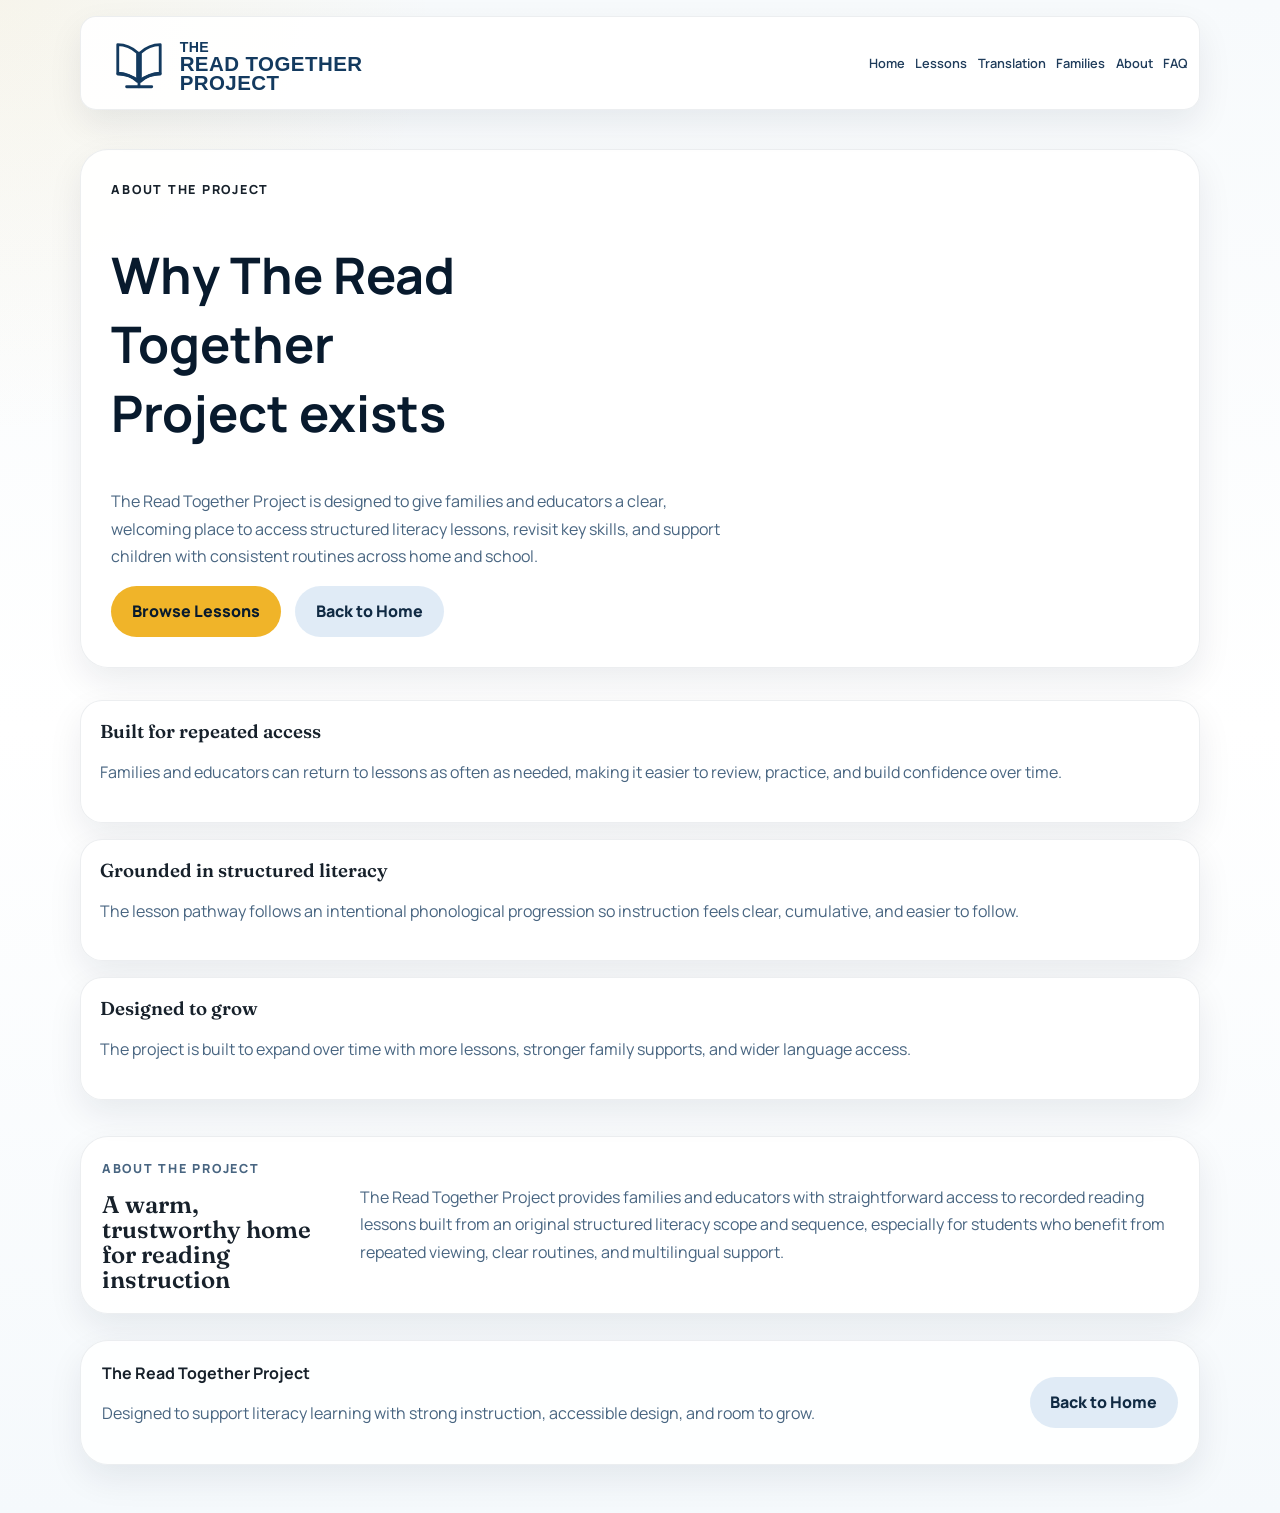
==== about.html @ d6b21179 "Move About section to its own page" ====
<!DOCTYPE html>
<html lang="en">
  <head>
    <meta charset="UTF-8" />
    <meta name="viewport" content="width=device-width, initial-scale=1.0" />
    <title>About | The Read Together Project</title>
    <meta
      name="description"
      content="Learn about The Read Together Project and the purpose behind its structured literacy lesson library."
    />
    <meta name="theme-color" content="#102a43" />
    <meta property="og:title" content="About | The Read Together Project" />
    <meta
      property="og:description"
      content="Learn about the purpose and approach behind The Read Together Project."
    />
    <meta property="og:type" content="website" />
    <meta property="og:image" content="assets/read-together-logo.svg" />
    <meta name="twitter:card" content="summary_large_image" />
    <meta name="twitter:title" content="About | The Read Together Project" />
    <meta
      name="twitter:description"
      content="Learn about the purpose and approach behind The Read Together Project."
    />
    <meta name="twitter:image" content="assets/read-together-logo.svg" />
    <link rel="icon" type="image/svg+xml" href="assets/read-together-mark.svg" />
    <link rel="preconnect" href="https://fonts.googleapis.com" />
    <link rel="preconnect" href="https://fonts.gstatic.com" crossorigin />
    <link
      href="https://fonts.googleapis.com/css2?family=Fraunces:wght@500;600;700&family=Manrope:wght@400;500;600;700;800&display=swap"
      rel="stylesheet"
    />
    <link rel="stylesheet" href="styles.css" />
  </head>
  <body>
    <div class="site-shell">
      <header class="topbar">
        <a class="brand" href="index.html#home" aria-label="The Read Together Project home">
          <img class="brand-logo" src="assets/read-together-logo.svg" alt="The Read Together Project logo" />
        </a>

        <button class="menu-toggle" aria-expanded="false" aria-controls="site-nav">
          Menu
        </button>

        <nav id="site-nav" class="site-nav">
          <a href="index.html#home" data-i18n="navHome">Home</a>
          <a href="lessons.html" data-i18n="navLessons">Lessons</a>
          <a href="index.html#translation" data-i18n="navTranslation">Translation</a>
          <a href="index.html#families" data-i18n="navFamilies">Families</a>
          <a href="#about" data-i18n="navAbout">About</a>
          <a href="index.html#faq" data-i18n="navFaq">FAQ</a>
        </nav>
      </header>

      <main id="about">
        <section class="page-intro section">
          <div class="page-intro-card">
            <p class="eyebrow" data-i18n="aboutEyebrow">About the project</p>
            <h1 data-i18n="aboutPageTitle">Why The Read Together Project exists</h1>
            <p class="section-intro" data-i18n="aboutPageIntro">
              The Read Together Project is designed to give families and educators a clear, welcoming
              place to access structured literacy lessons, revisit key skills, and support children
              with consistent routines across home and school.
            </p>
            <div class="page-intro-actions">
              <a class="button button-primary" href="lessons.html" data-i18n="browseLessons">Browse Lessons</a>
              <a class="button button-secondary" href="index.html" data-i18n="backHome">Back to Home</a>
            </div>
          </div>
        </section>

        <section class="section">
          <div class="translation-layout">
            <article class="panel-card">
              <h3 data-i18n="aboutCardOneTitle">Built for repeated access</h3>
              <p data-i18n="aboutCardOneText">
                Families and educators can return to lessons as often as needed, making it easier to
                review, practice, and build confidence over time.
              </p>
            </article>
            <article class="panel-card">
              <h3 data-i18n="aboutCardTwoTitle">Grounded in structured literacy</h3>
              <p data-i18n="aboutCardTwoText">
                The lesson pathway follows an intentional phonological progression so instruction feels
                clear, cumulative, and easier to follow.
              </p>
            </article>
            <article class="panel-card">
              <h3 data-i18n="aboutCardThreeTitle">Designed to grow</h3>
              <p data-i18n="aboutCardThreeText">
                The project is built to expand over time with more lessons, stronger family supports,
                and wider language access.
              </p>
            </article>
          </div>
        </section>

        <section class="section about-section">
          <div>
            <p class="eyebrow" data-i18n="aboutEyebrow">About the project</p>
            <h2 data-i18n="aboutTitle">A warm, trustworthy home for reading instruction</h2>
          </div>
          <p data-i18n="aboutText">
            The Read Together Project provides families and educators with straightforward access to
            recorded reading lessons built from an original structured literacy scope and sequence,
            especially for students who benefit from repeated viewing, clear routines, and
            multilingual support.
          </p>
        </section>
      </main>

      <footer class="footer">
        <div>
          <strong>The Read Together Project</strong>
          <p data-i18n="footerText">
            Designed to support literacy learning with strong instruction, accessible design, and
            room to grow.
          </p>
        </div>
        <a class="button button-secondary" href="index.html" data-i18n="backHome">Back to Home</a>
      </footer>
    </div>

    <script src="script.js"></script>
  </body>
</html>
---- styles.css ----
:root {
  --navy-950: #081a2d;
  --navy-900: #102a43;
  --navy-800: #1f3c5b;
  --navy-700: #31577c;
  --sky-200: #d9e7f5;
  --sky-100: #eef4fb;
  --gold-400: #f0b429;
  --gold-300: #f7c85b;
  --ink-900: #17212b;
  --ink-700: #486581;
  --surface: #f8fbff;
  --white: #ffffff;
  --shadow: 0 14px 34px rgba(8, 26, 45, 0.08);
  --radius-xl: 28px;
  --radius-lg: 20px;
  --radius-md: 14px;
  --max-width: 1120px;
}

*,
*::before,
*::after {
  box-sizing: border-box;
}

html {
  scroll-behavior: smooth;
}

body {
  margin: 0;
  font-family: "Manrope", sans-serif;
  color: var(--ink-900);
  background:
    radial-gradient(circle at top left, rgba(240, 180, 41, 0.08), transparent 22%),
    linear-gradient(180deg, #f7fafc 0%, #ffffff 48%, #f5f9fc 100%);
}

a {
  color: inherit;
  text-decoration: none;
}

.site-shell {
  width: min(calc(100% - 2rem), var(--max-width));
  margin: 0 auto;
  padding: 1rem 0 3rem;
}

.topbar {
  position: sticky;
  top: 0.5rem;
  z-index: 20;
  display: flex;
  align-items: center;
  justify-content: space-between;
  gap: 1rem;
  padding: 0.45rem 0.75rem;
  margin-bottom: 0.45rem;
  background: rgba(255, 255, 255, 0.9);
  border: 1px solid rgba(16, 42, 67, 0.08);
  border-radius: 16px;
  box-shadow: var(--shadow);
  transition: transform 220ms ease, opacity 220ms ease, box-shadow 220ms ease;
}

.topbar.is-hidden {
  opacity: 0;
  transform: translateY(calc(-100% - 0.75rem));
}

.brand {
  display: flex;
  align-items: center;
  flex: 0 0 auto;
  gap: 0.5rem;
}

.brand-logo {
  width: clamp(196px, 24vw, 290px);
  height: auto;
  display: block;
}

.site-nav {
  display: flex;
  align-items: center;
  justify-content: flex-end;
  flex: 1 1 auto;
  gap: 0.65rem;
  font-weight: 600;
  color: var(--navy-800);
  font-size: 0.8rem;
}

.site-nav a:hover,
.site-nav a:focus-visible {
  color: var(--navy-950);
}

.menu-toggle {
  display: none;
  padding: 0.7rem 1rem;
  font: inherit;
  font-weight: 700;
  color: var(--navy-900);
  background: var(--sky-100);
  border: 0;
  border-radius: 999px;
}

.hero {
  padding: 0.3rem 0 1rem;
}

.page-intro {
  padding-top: 0.35rem;
}

.page-intro-card {
  padding: clamp(1.2rem, 2.8vw, 1.9rem);
  background: rgba(255, 255, 255, 0.9);
  border: 1px solid rgba(16, 42, 67, 0.08);
  border-radius: 28px;
  box-shadow: var(--shadow);
}

.page-intro-card h1 {
  max-width: 12ch;
  color: var(--navy-950);
  font-size: clamp(1.9rem, 4.2vw, 3.15rem);
}

.page-intro-actions {
  display: flex;
  flex-wrap: wrap;
  gap: 0.9rem;
  margin-top: 1rem;
}

.page-intro-meta {
  display: grid;
  grid-template-columns: minmax(0, 1fr) minmax(220px, 280px);
  gap: 1rem;
  align-items: end;
  margin-top: 0.9rem;
}

.page-language-picker {
  display: grid;
  gap: 0.45rem;
  font-weight: 700;
  color: var(--navy-800);
}

.hero-copy,
.panel-card,
.trust-strip article,
.family-card,
.about-section,
.footer {
  border: 1px solid rgba(16, 42, 67, 0.08);
  box-shadow: var(--shadow);
}

.hero-copy {
  max-width: 100%;
  padding: clamp(1.1rem, 2.6vw, 1.7rem);
  background:
    linear-gradient(145deg, rgba(16, 42, 67, 0.98), rgba(31, 60, 91, 0.94)),
    var(--navy-900);
  color: var(--white);
  border-radius: 30px;
  overflow: hidden;
}

.hero-top {
  display: grid;
  grid-template-columns: minmax(0, 1.12fr) minmax(260px, 0.88fr);
  gap: 1.15rem;
  align-items: stretch;
}

.hero-main {
  min-width: 0;
  padding-right: 0.35rem;
}

.eyebrow {
  margin: 0 0 0.8rem;
  letter-spacing: 0.14em;
  text-transform: uppercase;
  font-size: 0.78rem;
  font-weight: 800;
}

.hero-copy .eyebrow {
  color: var(--gold-300);
}

.hero h1,
.section h2,
.about-section h2 {
  margin: 0;
  font-family: "Fraunces", serif;
  font-weight: 600;
  line-height: 1.05;
}

.hero h1 {
  max-width: 11ch;
  font-size: clamp(1.5rem, 2.6vw, 2.35rem);
  line-height: 1.02;
}

.hero-text {
  max-width: 60ch;
  margin: 0.75rem 0 0;
  font-size: 0.9rem;
  line-height: 1.45;
  color: rgba(255, 255, 255, 0.88);
}

.hero-actions {
  display: flex;
  flex-wrap: wrap;
  gap: 0.9rem;
  margin-top: 1rem;
}

.hero-video-card {
  display: flex;
  align-items: stretch;
}

.hero-video-frame {
  position: relative;
  display: grid;
  align-content: end;
  min-height: 360px;
  padding: 0.9rem;
  background:
    linear-gradient(180deg, rgba(4, 15, 27, 0.08), rgba(4, 15, 27, 0.38)),
    linear-gradient(145deg, rgba(49, 87, 124, 0.94), rgba(16, 42, 67, 0.96));
  border: 1px solid rgba(255, 255, 255, 0.12);
  border-radius: 24px;
  overflow: hidden;
}

.hero-video-frame::before {
  content: "";
  position: absolute;
  inset: 1rem 1rem auto auto;
  width: 72px;
  height: 6px;
  border-radius: 999px;
  background: rgba(255, 255, 255, 0.16);
  box-shadow:
    -88px 0 0 rgba(255, 255, 255, 0.16),
    -176px 0 0 rgba(255, 255, 255, 0.16);
}

.hero-video-play {
  position: absolute;
  top: 50%;
  left: 50%;
  width: 74px;
  height: 74px;
  transform: translate(-50%, -50%);
  border-radius: 999px;
  background: rgba(255, 255, 255, 0.15);
  border: 1px solid rgba(255, 255, 255, 0.24);
  backdrop-filter: blur(4px);
}

.hero-video-play::before {
  content: "";
  position: absolute;
  top: 50%;
  left: 54%;
  transform: translate(-50%, -50%);
  width: 0;
  height: 0;
  border-top: 12px solid transparent;
  border-bottom: 12px solid transparent;
  border-left: 18px solid var(--white);
}

.hero-video-caption {
  position: relative;
  display: grid;
  gap: 0.45rem;
  margin-top: auto;
  padding: 0.9rem;
  background: rgba(8, 26, 45, 0.52);
  border: 1px solid rgba(255, 255, 255, 0.12);
  border-radius: 18px;
}

.hero-video-caption h2 {
  font-size: clamp(1.2rem, 2vw, 1.55rem);
  color: var(--white);
}

.hero-video-caption p {
  margin: 0;
  line-height: 1.55;
  color: rgba(255, 255, 255, 0.84);
}

.hero-note {
  display: grid;
  grid-template-columns: minmax(0, 1.4fr) minmax(240px, 0.8fr);
  gap: 0.85rem;
  margin-top: 0.85rem;
  padding: 0.65rem 0.75rem;
  background: rgba(255, 255, 255, 0.08);
  border: 1px solid rgba(255, 255, 255, 0.1);
  border-radius: 22px;
}

.hero-note-title {
  margin: 0;
  font-family: "Fraunces", serif;
  font-size: 0.9rem;
  color: var(--white);
}

.hero-note-text,
.hero-note-unit {
  margin: 0.35rem 0 0;
  line-height: 1.4;
  font-size: 0.88rem;
  color: rgba(255, 255, 255, 0.82);
}

.hero-language {
  display: grid;
  align-content: start;
  gap: 0.6rem;
}

.button {
  display: inline-flex;
  align-items: center;
  justify-content: center;
  min-height: 3rem;
  padding: 0.9rem 1.3rem;
  border-radius: 999px;
  font-weight: 800;
  transition: transform 160ms ease, box-shadow 160ms ease, background 160ms ease;
}

.button:hover,
.button:focus-visible {
  transform: translateY(-1px);
}

.button-primary {
  color: var(--navy-950);
  background: var(--gold-400);
}

.button-secondary {
  color: var(--navy-900);
  background: rgba(217, 231, 245, 0.82);
}

.hero-stats {
  display: grid;
  grid-template-columns: repeat(3, minmax(0, 1fr));
  gap: 0.6rem;
  margin: 0.75rem 0 0;
}

.hero-stats div {
  padding: 0.5rem 0.6rem;
  background: rgba(255, 255, 255, 0.08);
  border: 1px solid rgba(255, 255, 255, 0.08);
  border-radius: 16px;
}

.hero-stats dt {
  font-size: 1rem;
  font-weight: 800;
}

.hero-stats dd {
  font-size: 0.8rem;
}

.hero-stats dd {
  margin: 0.3rem 0 0;
  color: rgba(255, 255, 255, 0.8);
}

.panel-card {
  padding: 1.2rem;
  background: rgba(255, 255, 255, 0.92);
  border-radius: 22px;
}

.panel-label {
  margin: 0 0 0.65rem;
  color: var(--navy-700);
  font-size: 0.84rem;
  font-weight: 800;
  text-transform: uppercase;
  letter-spacing: 0.12em;
}

.panel-card h2,
.panel-card h3,
.family-card h3 {
  margin: 0;
  font-family: "Fraunces", serif;
  font-weight: 600;
}

.panel-card p,
.family-card p,
.about-section p,
.footer p {
  line-height: 1.7;
  color: var(--ink-700);
}

.feature-list {
  display: grid;
  gap: 0.65rem;
  padding: 0;
  margin: 1rem 0 0;
  list-style: none;
}

.feature-list li::before {
  content: "";
  display: inline-block;
  width: 0.7rem;
  height: 0.7rem;
  margin-right: 0.65rem;
  background: var(--gold-400);
  border-radius: 999px;
}

.translator-head {
  display: flex;
  align-items: center;
  justify-content: space-between;
  gap: 1rem;
}

select {
  width: 100%;
  max-width: 220px;
  padding: 0.8rem 1rem;
  font: inherit;
  font-weight: 600;
  color: var(--navy-900);
  background: var(--white);
  border: 1px solid rgba(16, 42, 67, 0.15);
  border-radius: 14px;
}

.trust-strip {
  display: grid;
  grid-template-columns: repeat(3, minmax(0, 1fr));
  gap: 1rem;
  margin: 0 0 0.5rem;
}

.trust-strip article,
.family-card {
  padding: 1.2rem;
  background: rgba(255, 255, 255, 0.86);
  border-radius: var(--radius-lg);
}

.trust-strip h2,
.family-card h3 {
  font-size: 1.25rem;
}

.section {
  padding: 2rem 0 0;
}

.section-heading {
  display: flex;
  align-items: end;
  justify-content: space-between;
  gap: 1rem;
  margin-bottom: 1.4rem;
}

.section-heading h2 {
  max-width: 18ch;
  font-size: clamp(1.65rem, 3.6vw, 2.5rem);
  color: var(--navy-950);
}

.section-intro {
  max-width: 62ch;
  margin: 0.8rem 0 0;
  line-height: 1.7;
  color: var(--ink-700);
}

.filter-bar label {
  display: flex;
  flex-direction: column;
  gap: 0.45rem;
  font-weight: 700;
  color: var(--navy-800);
}

.unit-grid,
.lesson-grid,
.roadmap-grid,
.translation-layout,
.family-grid,
.faq-grid,
.coming-grid {
  display: grid;
  gap: 1rem;
}

.unit-grid {
  grid-template-columns: repeat(3, minmax(0, 1fr));
  margin-bottom: 1rem;
}

.lesson-grid {
  grid-template-columns: repeat(2, minmax(0, 1fr));
}

.roadmap-grid,
.faq-grid,
.coming-grid {
  grid-template-columns: repeat(3, minmax(0, 1fr));
}

.unit-card {
  padding: 1.2rem;
  background: rgba(255, 255, 255, 0.88);
  border: 1px solid rgba(16, 42, 67, 0.08);
  border-radius: 24px;
  box-shadow: var(--shadow);
}

.unit-card h3 {
  margin: 0;
  font-size: 1.2rem;
  font-family: "Fraunces", serif;
}

.unit-card p {
  margin: 0.7rem 0 0;
  line-height: 1.65;
  color: var(--ink-700);
}

.roadmap-card {
  padding: 1.15rem;
  border-radius: 20px;
  border: 1px solid rgba(16, 42, 67, 0.08);
  box-shadow: var(--shadow);
}

.roadmap-card-live {
  background: linear-gradient(160deg, rgba(16, 42, 67, 0.98), rgba(49, 87, 124, 0.94));
  color: var(--white);
}

.roadmap-card-live p,
.roadmap-card-live .panel-label {
  color: rgba(255, 255, 255, 0.84);
}

.roadmap-card-coming {
  background: rgba(255, 255, 255, 0.88);
}

.lesson-browser {
  display: grid;
  grid-template-columns: minmax(0, 1.35fr) minmax(300px, 0.85fr);
  gap: 1rem;
}

.coming-grid {
  grid-template-columns: repeat(2, minmax(0, 1fr));
}

.coming-card {
  padding: 1.15rem;
  background: rgba(255, 255, 255, 0.88);
  border: 1px solid rgba(16, 42, 67, 0.08);
  border-radius: 24px;
  box-shadow: var(--shadow);
}

.coming-card h3 {
  margin: 0.9rem 0 0;
  font-family: "Fraunces", serif;
  font-size: 1.35rem;
}

.coming-card p {
  line-height: 1.7;
  color: var(--ink-700);
}

.coming-list {
  display: grid;
  gap: 0.6rem;
  padding-left: 1.1rem;
  margin: 1rem 0 0;
  color: var(--navy-800);
  font-weight: 600;
}

.lesson-card {
  display: grid;
  gap: 0.9rem;
  padding: 1rem;
  background: rgba(255, 255, 255, 0.88);
  border: 1px solid rgba(16, 42, 67, 0.08);
  border-radius: 18px;
  box-shadow: var(--shadow);
}

.lesson-button {
  padding: 0;
  font: inherit;
  text-align: left;
  color: inherit;
  background: none;
  border: 0;
  cursor: pointer;
}

.lesson-button:hover .lesson-card,
.lesson-button:focus-visible .lesson-card {
  transform: translateY(-2px);
  border-color: rgba(16, 42, 67, 0.22);
}

.lesson-card-top {
  display: flex;
  align-items: start;
  justify-content: space-between;
  gap: 1rem;
}

.lesson-card h3 {
  margin: 0;
  font-size: 1.3rem;
  font-family: "Fraunces", serif;
}

.badge {
  padding: 0.4rem 0.7rem;
  font-size: 0.75rem;
  font-weight: 800;
  color: var(--navy-900);
  background: var(--sky-200);
  border-radius: 999px;
}

.lesson-meta {
  display: flex;
  flex-wrap: wrap;
  gap: 0.5rem;
}

.meta-chip {
  padding: 0.45rem 0.7rem;
  font-size: 0.82rem;
  font-weight: 700;
  color: var(--navy-800);
  background: var(--sky-100);
  border-radius: 999px;
}

.lesson-card p {
  margin: 0;
  line-height: 1.65;
  color: var(--ink-700);
}

.lesson-card a {
  font-weight: 800;
  color: var(--navy-900);
}

.lesson-detail {
  position: sticky;
  top: 1rem;
  align-self: start;
}

.lesson-detail h3 {
  margin: 0;
  font-family: "Fraunces", serif;
  font-size: 1.7rem;
}

.lesson-detail p {
  color: var(--ink-700);
  line-height: 1.7;
}

.detail-meta,
.detail-list {
  display: grid;
  gap: 0.75rem;
}

.detail-item strong {
  display: block;
  margin-bottom: 0.2rem;
  color: var(--navy-900);
}

.section-highlight .translation-layout {
  grid-template-columns: repeat(3, minmax(0, 1fr));
}

.family-grid {
  grid-template-columns: repeat(3, minmax(0, 1fr));
}

.about-section,
.footer {
  display: flex;
  align-items: center;
  justify-content: space-between;
  gap: 1.5rem;
  padding: 1.3rem;
  margin-top: 2.25rem;
  background: rgba(255, 255, 255, 0.88);
  border-radius: 28px;
}

.footer {
  margin-top: 1.6rem;
}

@media (max-width: 980px) {
  .hero,
  .trust-strip,
  .unit-grid,
  .roadmap-grid,
  .lesson-grid,
  .section-highlight .translation-layout,
  .family-grid,
  .faq-grid,
  .coming-grid,
  .about-section,
  .footer {
    grid-template-columns: 1fr;
  }

  .hero {
    padding-top: 0.25rem;
  }

  .lesson-browser {
    grid-template-columns: 1fr;
  }

  .page-intro-meta {
    grid-template-columns: 1fr;
  }

  .lesson-detail {
    position: static;
  }

  .section-heading {
    align-items: start;
    flex-direction: column;
  }

  .hero-stats {
    grid-template-columns: 1fr;
  }

  .hero-note {
    grid-template-columns: 1fr;
  }
}

@media (max-width: 760px) {
  .site-shell {
    width: min(calc(100% - 1rem), var(--max-width));
    padding-top: 0.75rem;
  }

  .topbar {
    flex-wrap: wrap;
    border-radius: 14px;
  }

  .brand {
    width: 100%;
    align-items: center;
  }

  .brand-logo {
    width: min(220px, 58vw);
  }

  .menu-toggle {
    display: inline-flex;
  }

  .site-nav {
    display: none;
    width: 100%;
    flex-direction: column;
    align-items: start;
    padding-top: 0.5rem;
  }

  .site-nav.open {
    display: flex;
  }

  .translator-head {
    flex-direction: column;
    align-items: start;
  }

  select {
    max-width: none;
  }

  .hero-copy {
    padding: 1rem;
    border-radius: 22px;
  }

  .hero-top {
    grid-template-columns: 1fr;
  }

  .hero h1 {
    font-size: clamp(1.4rem, 7vw, 1.95rem);
  }

  .hero-video-frame {
    min-height: 300px;
  }
}
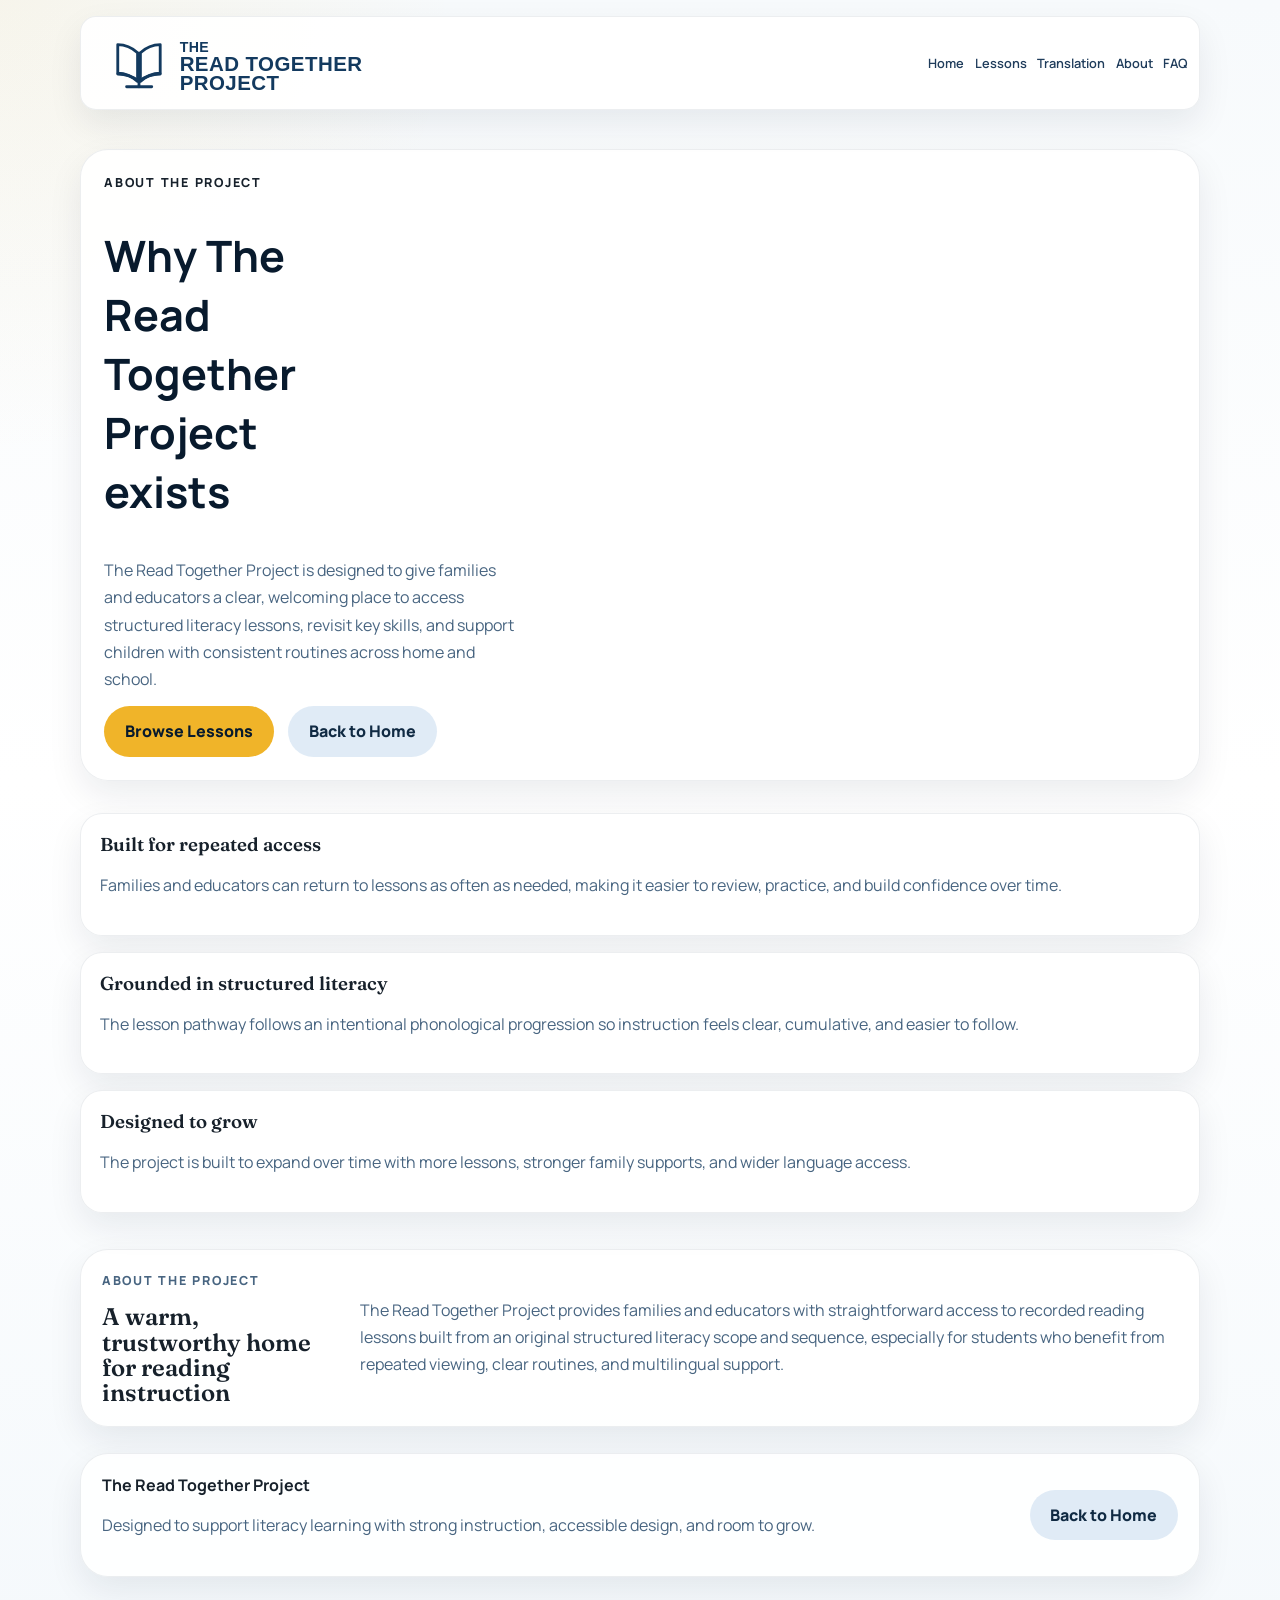
==== commit c4aae01c: "remove families top nav" ====
--- a/about.html
+++ b/about.html
@@ -47,7 +47,6 @@
           <a href="index.html#home" data-i18n="navHome">Home</a>
           <a href="lessons.html" data-i18n="navLessons">Lessons</a>
           <a href="index.html#translation" data-i18n="navTranslation">Translation</a>
-          <a href="index.html#families" data-i18n="navFamilies">Families</a>
           <a href="#about" data-i18n="navAbout">About</a>
           <a href="index.html#faq" data-i18n="navFaq">FAQ</a>
         </nav>
--- a/styles.css
+++ b/styles.css
@@ -62,12 +62,6 @@
   border: 1px solid rgba(16, 42, 67, 0.08);
   border-radius: 16px;
   box-shadow: var(--shadow);
-  transition: transform 220ms ease, opacity 220ms ease, box-shadow 220ms ease;
-}
-
-.topbar.is-hidden {
-  opacity: 0;
-  transform: translateY(calc(-100% - 0.75rem));
 }
 
 .brand {
@@ -119,32 +113,108 @@
 }
 
 .page-intro-card {
-  padding: clamp(1.2rem, 2.8vw, 1.9rem);
+  padding: clamp(1.05rem, 2.2vw, 1.45rem);
   background: rgba(255, 255, 255, 0.9);
   border: 1px solid rgba(16, 42, 67, 0.08);
   border-radius: 28px;
   box-shadow: var(--shadow);
 }
 
+body[data-page="lessons-hub"] .page-intro-card {
+  padding: 1rem 1.15rem;
+  background:
+    linear-gradient(145deg, rgba(16, 42, 67, 0.98), rgba(31, 60, 91, 0.94)),
+    var(--navy-900);
+  color: var(--white);
+  border-radius: 30px;
+  border-color: rgba(255, 255, 255, 0.08);
+}
+
+body[data-unit-page] .page-intro-card {
+  padding: 0.8rem 1rem;
+  background:
+    linear-gradient(145deg, rgba(16, 42, 67, 0.98), rgba(31, 60, 91, 0.94)),
+    var(--navy-900);
+  color: var(--white);
+  border-radius: 30px;
+  border-color: rgba(255, 255, 255, 0.08);
+}
+
+.page-intro-layout {
+  display: grid;
+  grid-template-columns: minmax(0, 1.1fr) minmax(260px, 340px);
+  gap: 1rem 1.25rem;
+  align-items: start;
+}
+
+body[data-page="lessons-hub"] .page-intro-layout {
+  grid-template-columns: minmax(0, 1.2fr) minmax(240px, 300px);
+  gap: 0.85rem 1rem;
+  align-items: center;
+}
+
+body[data-unit-page] .page-intro-layout {
+  grid-template-columns: minmax(0, 1.18fr) minmax(240px, 300px);
+  gap: 0.65rem 0.9rem;
+  align-items: center;
+}
+
 .page-intro-card h1 {
-  max-width: 12ch;
+  max-width: 9ch;
   color: var(--navy-950);
-  font-size: clamp(1.9rem, 4.2vw, 3.15rem);
+  font-size: clamp(1.75rem, 3.4vw, 2.7rem);
+}
+
+body[data-page="lessons-hub"] .page-intro-card h1 {
+  max-width: 11ch;
+  color: var(--white);
+  font-size: clamp(1.55rem, 2.5vw, 2.2rem);
+  line-height: 1.05;
+}
+
+body[data-unit-page] .page-intro-card h1 {
+  max-width: 14ch;
+  color: var(--white);
+  font-size: clamp(1.35rem, 2vw, 1.8rem);
+  line-height: 1.05;
 }
 
 .page-intro-actions {
   display: flex;
   flex-wrap: wrap;
   gap: 0.9rem;
-  margin-top: 1rem;
+  margin-top: 0.8rem;
+}
+
+body[data-page="lessons-hub"] .page-intro-actions {
+  margin-top: 0.6rem;
+}
+
+body[data-unit-page] .page-intro-actions {
+  margin-top: 0.45rem;
+  gap: 0.75rem;
 }
 
 .page-intro-meta {
   display: grid;
-  grid-template-columns: minmax(0, 1fr) minmax(220px, 280px);
-  gap: 1rem;
-  align-items: end;
-  margin-top: 0.9rem;
+  grid-template-columns: 1fr;
+  gap: 0.8rem;
+  align-items: start;
+  margin-top: 0.2rem;
+}
+
+body[data-page="lessons-hub"] .page-intro-meta {
+  display: flex;
+  flex-direction: column;
+  justify-content: center;
+  gap: 0.6rem;
+  margin-top: 0;
+  align-self: center;
+}
+
+body[data-unit-page] .page-intro-meta {
+  gap: 0.45rem;
+  margin-top: 0;
 }
 
 .page-language-picker {
@@ -152,6 +222,61 @@
   gap: 0.45rem;
   font-weight: 700;
   color: var(--navy-800);
+}
+
+body[data-page="lessons-hub"] .page-language-picker {
+  color: rgba(255, 255, 255, 0.92);
+}
+
+body[data-unit-page] .page-language-picker {
+  color: rgba(255, 255, 255, 0.92);
+}
+
+.page-intro .section-intro {
+  max-width: 42ch;
+  margin-top: 0.55rem;
+}
+
+body[data-page="lessons-hub"] .page-intro .eyebrow {
+  color: var(--gold-300);
+  margin-bottom: 0.55rem;
+}
+
+body[data-unit-page] .page-intro .eyebrow {
+  color: var(--gold-300);
+  margin-bottom: 0.35rem;
+}
+
+body[data-page="lessons-hub"] .page-intro .section-intro {
+  max-width: 34ch;
+  margin-top: 0.45rem;
+  color: rgba(255, 255, 255, 0.82);
+  line-height: 1.5;
+}
+
+body[data-unit-page] .page-intro .section-intro {
+  max-width: 40ch;
+  margin-top: 0.25rem;
+  color: rgba(255, 255, 255, 0.82);
+  line-height: 1.35;
+}
+
+body[data-page="lessons-hub"] .page-intro .button-secondary {
+  background: rgba(217, 231, 245, 0.86);
+}
+
+body[data-unit-page] .page-intro .button-secondary {
+  background: rgba(217, 231, 245, 0.86);
+}
+
+body[data-page="lessons-hub"] .page-intro select {
+  max-width: none;
+  background: rgba(255, 255, 255, 0.96);
+}
+
+body[data-unit-page] .page-intro select {
+  max-width: none;
+  background: rgba(255, 255, 255, 0.96);
 }
 
 .hero-copy,
@@ -527,7 +652,7 @@
 }
 
 .unit-grid {
-  grid-template-columns: repeat(3, minmax(0, 1fr));
+  grid-template-columns: repeat(2, minmax(0, 1fr));
   margin-bottom: 1rem;
 }
 
@@ -542,6 +667,9 @@
 }
 
 .unit-card {
+  display: grid;
+  gap: 0.55rem;
+  height: 100%;
   padding: 1.2rem;
   background: rgba(255, 255, 255, 0.88);
   border: 1px solid rgba(16, 42, 67, 0.08);
@@ -556,9 +684,35 @@
 }
 
 .unit-card p {
-  margin: 0.7rem 0 0;
+  margin: 0.2rem 0 0;
   line-height: 1.65;
   color: var(--ink-700);
+}
+
+.unit-link {
+  display: block;
+}
+
+.unit-link:hover .unit-card,
+.unit-link:focus-visible .unit-card {
+  transform: translateY(-2px);
+  border-color: rgba(16, 42, 67, 0.22);
+}
+
+.unit-link-text {
+  margin-top: auto;
+  font-weight: 800;
+  color: var(--navy-900);
+}
+
+.unit-hub-note h3 {
+  margin: 0;
+  font-family: "Fraunces", serif;
+  font-size: 1.35rem;
+}
+
+.unit-hub-note p:last-child {
+  margin-bottom: 0;
 }
 
 .roadmap-card {
@@ -646,6 +800,12 @@
   border-color: rgba(16, 42, 67, 0.22);
 }
 
+.lesson-button.is-active .lesson-card {
+  border-color: rgba(16, 42, 67, 0.28);
+  box-shadow: 0 16px 36px rgba(8, 26, 45, 0.14);
+  background: rgba(238, 244, 251, 0.96);
+}
+
 .lesson-card-top {
   display: flex;
   align-items: start;
@@ -709,6 +869,17 @@
 .lesson-detail p {
   color: var(--ink-700);
   line-height: 1.7;
+}
+
+.unit-page-nav {
+  display: grid;
+  grid-template-columns: repeat(3, minmax(0, 1fr));
+  gap: 0.85rem;
+  margin-top: 1rem;
+}
+
+.unit-page-nav .button {
+  width: 100%;
 }
 
 .detail-meta,
@@ -770,8 +941,24 @@
     grid-template-columns: 1fr;
   }
 
+  .unit-page-nav {
+    grid-template-columns: 1fr;
+  }
+
   .page-intro-meta {
     grid-template-columns: 1fr;
+  }
+
+  .page-intro-layout {
+    grid-template-columns: 1fr;
+  }
+
+  body[data-page="lessons-hub"] .page-intro-card {
+    padding: 1rem;
+  }
+
+  body[data-unit-page] .page-intro-card {
+    padding: 1rem;
   }
 
   .lesson-detail {
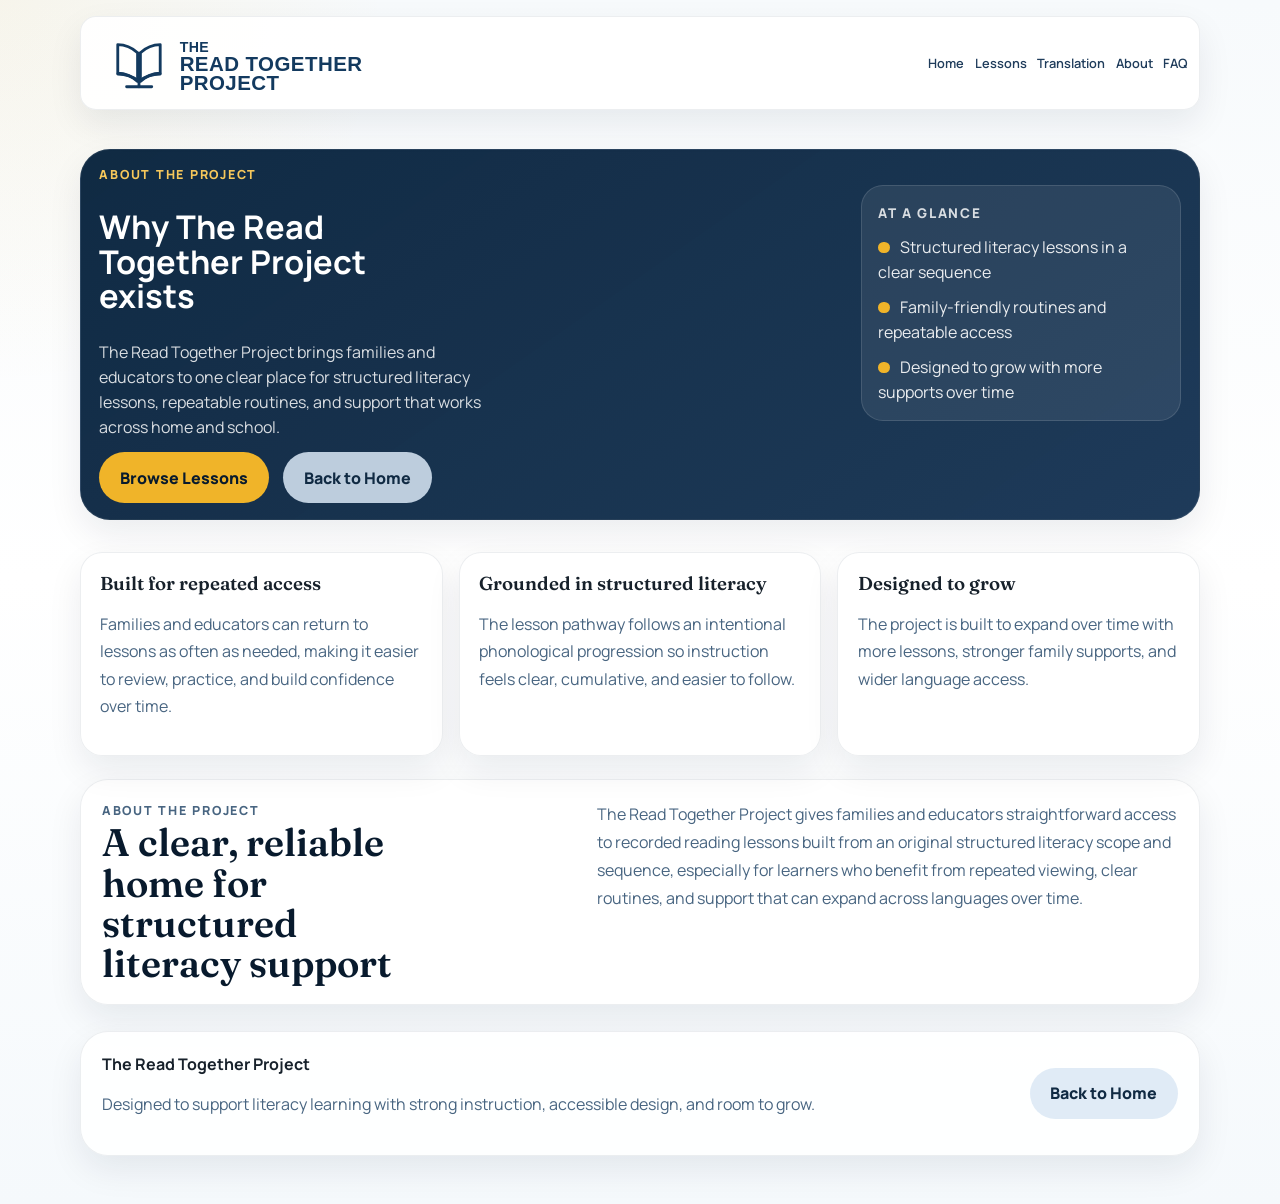
==== commit 1b8f3522: "polish about page" ====
--- a/about.html
+++ b/about.html
@@ -32,7 +32,7 @@
     />
     <link rel="stylesheet" href="styles.css" />
   </head>
-  <body>
+  <body data-page="about-page">
     <div class="site-shell">
       <header class="topbar">
         <a class="brand" href="index.html#home" aria-label="The Read Together Project home">
@@ -55,13 +55,25 @@
       <main id="about">
         <section class="page-intro section">
           <div class="page-intro-card">
-            <p class="eyebrow" data-i18n="aboutEyebrow">About the project</p>
-            <h1 data-i18n="aboutPageTitle">Why The Read Together Project exists</h1>
-            <p class="section-intro" data-i18n="aboutPageIntro">
-              The Read Together Project is designed to give families and educators a clear, welcoming
-              place to access structured literacy lessons, revisit key skills, and support children
-              with consistent routines across home and school.
-            </p>
+            <div class="page-intro-layout">
+              <div>
+                <p class="eyebrow" data-i18n="aboutEyebrow">About the project</p>
+                <h1 data-i18n="aboutPageTitle">Why The Read Together Project exists</h1>
+                <p class="section-intro" data-i18n="aboutPageIntro">
+                  The Read Together Project is designed to give families and educators a clear, welcoming
+                  place to access structured literacy lessons, revisit key skills, and support children
+                  with consistent routines across home and school.
+                </p>
+              </div>
+              <div class="about-quicklook panel-card">
+                <p class="panel-label" data-i18n="aboutQuickLabel">At a glance</p>
+                <ul class="feature-list">
+                  <li data-i18n="aboutQuickOne">Structured literacy lessons in a clear sequence</li>
+                  <li data-i18n="aboutQuickTwo">Family-friendly routines and repeatable access</li>
+                  <li data-i18n="aboutQuickThree">Designed to grow with more supports over time</li>
+                </ul>
+              </div>
+            </div>
             <div class="page-intro-actions">
               <a class="button button-primary" href="lessons.html" data-i18n="browseLessons">Browse Lessons</a>
               <a class="button button-secondary" href="index.html" data-i18n="backHome">Back to Home</a>
@@ -70,7 +82,7 @@
         </section>
 
         <section class="section">
-          <div class="translation-layout">
+          <div class="about-grid">
             <article class="panel-card">
               <h3 data-i18n="aboutCardOneTitle">Built for repeated access</h3>
               <p data-i18n="aboutCardOneText">
@@ -95,17 +107,19 @@
           </div>
         </section>
 
-        <section class="section about-section">
-          <div>
-            <p class="eyebrow" data-i18n="aboutEyebrow">About the project</p>
-            <h2 data-i18n="aboutTitle">A warm, trustworthy home for reading instruction</h2>
-          </div>
-          <p data-i18n="aboutText">
-            The Read Together Project provides families and educators with straightforward access to
-            recorded reading lessons built from an original structured literacy scope and sequence,
-            especially for students who benefit from repeated viewing, clear routines, and
-            multilingual support.
-          </p>
+        <section class="section about-story">
+          <article class="about-story-card">
+            <div>
+              <p class="eyebrow" data-i18n="aboutEyebrow">About the project</p>
+              <h2 data-i18n="aboutTitle">A warm, trustworthy home for reading instruction</h2>
+            </div>
+            <p data-i18n="aboutText">
+              The Read Together Project provides families and educators with straightforward access to
+              recorded reading lessons built from an original structured literacy scope and sequence,
+              especially for students who benefit from repeated viewing, clear routines, and
+              multilingual support.
+            </p>
+          </article>
         </section>
       </main>
 
--- a/styles.css
+++ b/styles.css
@@ -28,6 +28,11 @@
   scroll-behavior: smooth;
 }
 
+main[id],
+section[id] {
+  scroll-margin-top: 6.5rem;
+}
+
 body {
   margin: 0;
   font-family: "Manrope", sans-serif;
@@ -140,6 +145,16 @@
   border-color: rgba(255, 255, 255, 0.08);
 }
 
+body[data-page="about-page"] .page-intro-card {
+  padding: 1rem 1.15rem;
+  background:
+    linear-gradient(145deg, rgba(16, 42, 67, 0.98), rgba(31, 60, 91, 0.94)),
+    var(--navy-900);
+  color: var(--white);
+  border-radius: 30px;
+  border-color: rgba(255, 255, 255, 0.08);
+}
+
 .page-intro-layout {
   display: grid;
   grid-template-columns: minmax(0, 1.1fr) minmax(260px, 340px);
@@ -156,6 +171,12 @@
 body[data-unit-page] .page-intro-layout {
   grid-template-columns: minmax(0, 1.18fr) minmax(240px, 300px);
   gap: 0.65rem 0.9rem;
+  align-items: center;
+}
+
+body[data-page="about-page"] .page-intro-layout {
+  grid-template-columns: minmax(0, 1.15fr) minmax(250px, 320px);
+  gap: 0.9rem 1rem;
   align-items: center;
 }
 
@@ -179,6 +200,13 @@
   line-height: 1.05;
 }
 
+body[data-page="about-page"] .page-intro-card h1 {
+  max-width: 13ch;
+  color: var(--white);
+  font-size: clamp(1.5rem, 2.55vw, 2.15rem);
+  line-height: 1.05;
+}
+
 .page-intro-actions {
   display: flex;
   flex-wrap: wrap;
@@ -247,6 +275,11 @@
   margin-bottom: 0.35rem;
 }
 
+body[data-page="about-page"] .page-intro .eyebrow {
+  color: var(--gold-300);
+  margin-bottom: 0.45rem;
+}
+
 body[data-page="lessons-hub"] .page-intro .section-intro {
   max-width: 34ch;
   margin-top: 0.45rem;
@@ -261,11 +294,22 @@
   line-height: 1.35;
 }
 
+body[data-page="about-page"] .page-intro .section-intro {
+  max-width: 41ch;
+  margin-top: 0.45rem;
+  color: rgba(255, 255, 255, 0.84);
+  line-height: 1.55;
+}
+
 body[data-page="lessons-hub"] .page-intro .button-secondary {
   background: rgba(217, 231, 245, 0.86);
 }
 
 body[data-unit-page] .page-intro .button-secondary {
+  background: rgba(217, 231, 245, 0.86);
+}
+
+body[data-page="about-page"] .page-intro .button-secondary {
   background: rgba(217, 231, 245, 0.86);
 }
 
@@ -277,6 +321,26 @@
 body[data-unit-page] .page-intro select {
   max-width: none;
   background: rgba(255, 255, 255, 0.96);
+}
+
+body[data-page="about-page"] .page-intro .panel-card {
+  padding: 1rem 1.05rem;
+  background: rgba(255, 255, 255, 0.08);
+  border: 1px solid rgba(255, 255, 255, 0.12);
+  box-shadow: none;
+}
+
+body[data-page="about-page"] .page-intro .panel-label {
+  color: rgba(255, 255, 255, 0.82);
+}
+
+body[data-page="about-page"] .page-intro .feature-list {
+  margin-top: 0.6rem;
+}
+
+body[data-page="about-page"] .page-intro .feature-list li {
+  color: rgba(255, 255, 255, 0.9);
+  line-height: 1.55;
 }
 
 .hero-copy,
@@ -736,6 +800,44 @@
   background: rgba(255, 255, 255, 0.88);
 }
 
+.about-grid {
+  display: grid;
+  grid-template-columns: repeat(3, minmax(0, 1fr));
+  gap: 1rem;
+}
+
+.about-grid .panel-card {
+  height: 100%;
+}
+
+.about-story {
+  padding-top: 1.4rem;
+}
+
+.about-story-card {
+  display: grid;
+  grid-template-columns: minmax(0, 0.9fr) minmax(0, 1.1fr);
+  gap: 1rem 1.25rem;
+  align-items: start;
+  padding: 1.3rem;
+  background: rgba(255, 255, 255, 0.9);
+  border: 1px solid rgba(16, 42, 67, 0.08);
+  border-radius: 28px;
+  box-shadow: var(--shadow);
+}
+
+.about-story-card h2 {
+  max-width: 12ch;
+  font-size: clamp(1.7rem, 3vw, 2.5rem);
+  color: var(--navy-950);
+}
+
+.about-story-card p {
+  margin: 0;
+  line-height: 1.75;
+  color: var(--ink-700);
+}
+
 .lesson-browser {
   display: grid;
   grid-template-columns: minmax(0, 1.35fr) minmax(300px, 0.85fr);
@@ -925,6 +1027,7 @@
   .roadmap-grid,
   .lesson-grid,
   .section-highlight .translation-layout,
+  .about-grid,
   .family-grid,
   .faq-grid,
   .coming-grid,
@@ -961,6 +1064,10 @@
     padding: 1rem;
   }
 
+  body[data-page="about-page"] .page-intro-card {
+    padding: 1rem;
+  }
+
   .lesson-detail {
     position: static;
   }
@@ -975,6 +1082,10 @@
   }
 
   .hero-note {
+    grid-template-columns: 1fr;
+  }
+
+  .about-story-card {
     grid-template-columns: 1fr;
   }
 }
